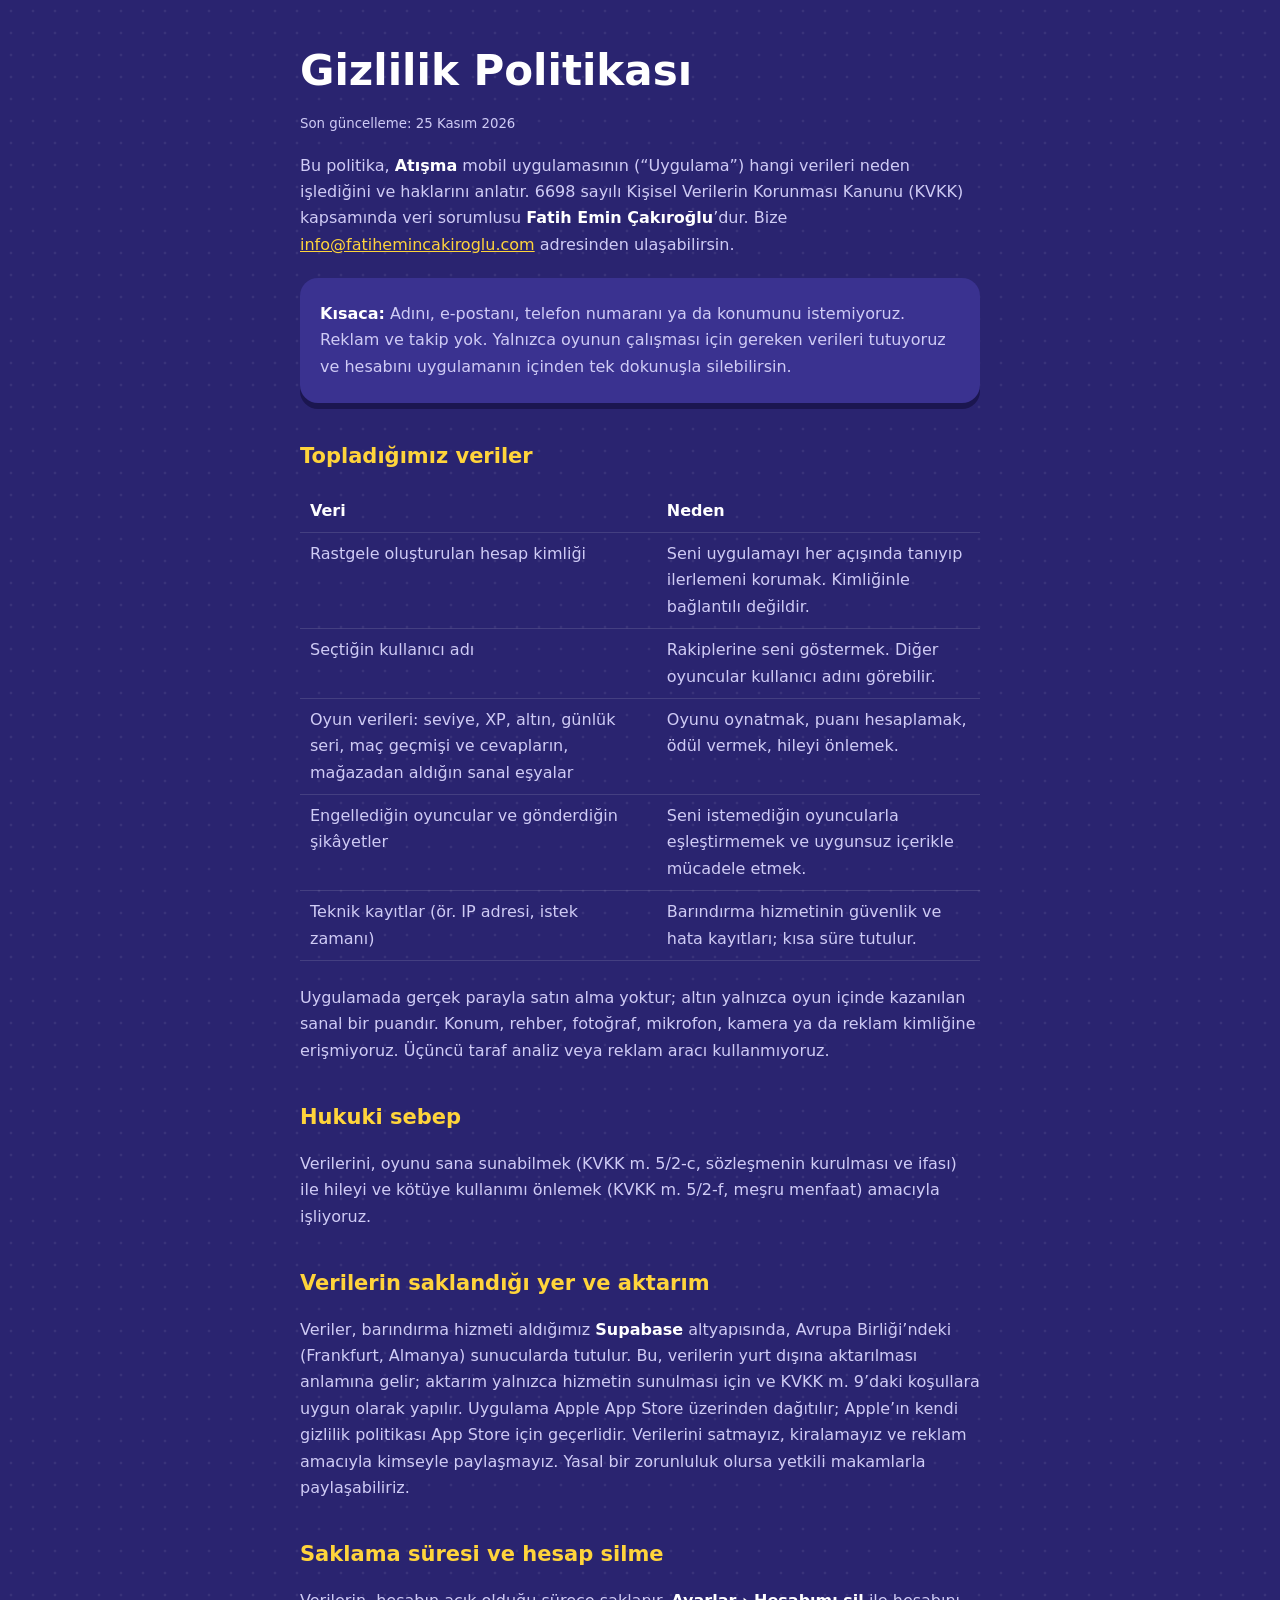
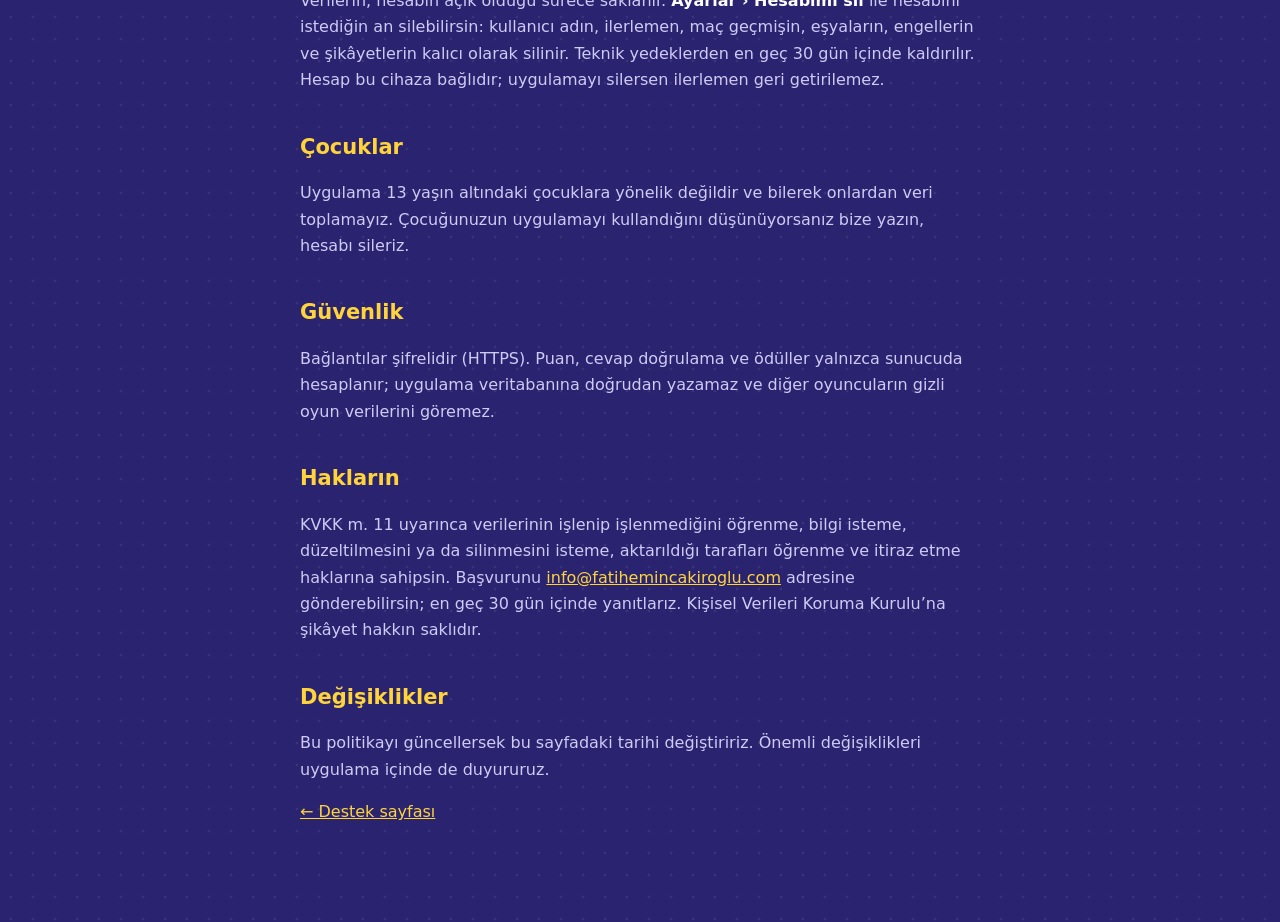
==== gizlilik.html @ ec4e751d "Add files via upload" ====
<!doctype html>
<html lang="tr">
<head>
<meta charset="utf-8">
<meta name="viewport" content="width=device-width, initial-scale=1">
<title>Atışma · Gizlilik Politikası</title>
<link rel="stylesheet" href="_stil.css">
</head>
<body>
<main>
<h1>Gizlilik Politikası</h1>
<p><small>Son güncelleme: 25 Kasım 2026</small></p>

<p>Bu politika, <strong>Atışma</strong> mobil uygulamasının (“Uygulama”) hangi verileri neden işlediğini ve haklarını anlatır.
6698 sayılı Kişisel Verilerin Korunması Kanunu (KVKK) kapsamında veri sorumlusu <strong>Fatih Emin Çakıroğlu</strong>’dur.
Bize <a href="mailto:info@fatihemincakiroglu.com">info@fatihemincakiroglu.com</a> adresinden ulaşabilirsin.</p>

<div class="kart">
  <p><strong>Kısaca:</strong> Adını, e-postanı, telefon numaranı ya da konumunu istemiyoruz. Reklam ve takip yok.
  Yalnızca oyunun çalışması için gereken verileri tutuyoruz ve hesabını uygulamanın içinden tek dokunuşla silebilirsin.</p>
</div>

<h2>Topladığımız veriler</h2>
<div class="tablo"><table>
<tr><th>Veri</th><th>Neden</th></tr>
<tr><td>Rastgele oluşturulan hesap kimliği</td><td>Seni uygulamayı her açışında tanıyıp ilerlemeni korumak. Kimliğinle bağlantılı değildir.</td></tr>
<tr><td>Seçtiğin kullanıcı adı</td><td>Rakiplerine seni göstermek. Diğer oyuncular kullanıcı adını görebilir.</td></tr>
<tr><td>Oyun verileri: seviye, XP, altın, günlük seri, maç geçmişi ve cevapların, mağazadan aldığın sanal eşyalar</td><td>Oyunu oynatmak, puanı hesaplamak, ödül vermek, hileyi önlemek.</td></tr>
<tr><td>Engellediğin oyuncular ve gönderdiğin şikâyetler</td><td>Seni istemediğin oyuncularla eşleştirmemek ve uygunsuz içerikle mücadele etmek.</td></tr>
<tr><td>Teknik kayıtlar (ör. IP adresi, istek zamanı)</td><td>Barındırma hizmetinin güvenlik ve hata kayıtları; kısa süre tutulur.</td></tr>
</table></div>
<p>Uygulamada gerçek parayla satın alma yoktur; altın yalnızca oyun içinde kazanılan sanal bir puandır.
Konum, rehber, fotoğraf, mikrofon, kamera ya da reklam kimliğine erişmiyoruz. Üçüncü taraf analiz veya reklam aracı kullanmıyoruz.</p>

<h2>Hukuki sebep</h2>
<p>Verilerini, oyunu sana sunabilmek (KVKK m. 5/2-c, sözleşmenin kurulması ve ifası) ile hileyi ve kötüye kullanımı önlemek
(KVKK m. 5/2-f, meşru menfaat) amacıyla işliyoruz.</p>

<h2>Verilerin saklandığı yer ve aktarım</h2>
<p>Veriler, barındırma hizmeti aldığımız <strong>Supabase</strong> altyapısında, Avrupa Birliği’ndeki (Frankfurt, Almanya) sunucularda tutulur.
Bu, verilerin yurt dışına aktarılması anlamına gelir; aktarım yalnızca hizmetin sunulması için ve KVKK m. 9’daki koşullara uygun olarak yapılır.
Uygulama Apple App Store üzerinden dağıtılır; Apple’ın kendi gizlilik politikası App Store için geçerlidir.
Verilerini satmayız, kiralamayız ve reklam amacıyla kimseyle paylaşmayız. Yasal bir zorunluluk olursa yetkili makamlarla paylaşabiliriz.</p>

<h2>Saklama süresi ve hesap silme</h2>
<p>Verilerin, hesabın açık olduğu sürece saklanır. <strong>Ayarlar › Hesabımı sil</strong> ile hesabını istediğin an silebilirsin:
kullanıcı adın, ilerlemen, maç geçmişin, eşyaların, engellerin ve şikâyetlerin kalıcı olarak silinir.
Teknik yedeklerden en geç 30 gün içinde kaldırılır. Hesap bu cihaza bağlıdır; uygulamayı silersen ilerlemen geri getirilemez.</p>

<h2>Çocuklar</h2>
<p>Uygulama 13 yaşın altındaki çocuklara yönelik değildir ve bilerek onlardan veri toplamayız.
Çocuğunuzun uygulamayı kullandığını düşünüyorsanız bize yazın, hesabı sileriz.</p>

<h2>Güvenlik</h2>
<p>Bağlantılar şifrelidir (HTTPS). Puan, cevap doğrulama ve ödüller yalnızca sunucuda hesaplanır;
uygulama veritabanına doğrudan yazamaz ve diğer oyuncuların gizli oyun verilerini göremez.</p>

<h2>Hakların</h2>
<p>KVKK m. 11 uyarınca verilerinin işlenip işlenmediğini öğrenme, bilgi isteme, düzeltilmesini ya da silinmesini isteme,
aktarıldığı tarafları öğrenme ve itiraz etme haklarına sahipsin. Başvurunu <a href="mailto:info@fatihemincakiroglu.com">info@fatihemincakiroglu.com</a>
adresine gönderebilirsin; en geç 30 gün içinde yanıtlarız. Kişisel Verileri Koruma Kurulu’na şikâyet hakkın saklıdır.</p>

<h2>Değişiklikler</h2>
<p>Bu politikayı güncellersek bu sayfadaki tarihi değiştiririz. Önemli değişiklikleri uygulama içinde de duyururuz.</p>

<p><a href="./">← Destek sayfası</a></p>
</main>
</body>
</html>
---- _stil.css ----
:root{color-scheme:dark;--zemin:#2A2470;--kart:#3A3290;--koyu:#1B1650;--yazi:#FFFFFF;--soluk:#CFCBF5;--sari:#FFD43B}
*{box-sizing:border-box}
body{margin:0;background:var(--zemin);color:var(--yazi);font:16px/1.65 system-ui,-apple-system,"Segoe UI",Roboto,sans-serif;
  background-image:radial-gradient(rgba(255,255,255,.07) 1.5px,transparent 1.6px);background-size:22px 22px}
main{max-width:720px;margin:0 auto;padding:48px 20px 80px}
h1{font-size:clamp(30px,6vw,42px);line-height:1.1;margin:0 0 8px}
h2{font-size:21px;margin:36px 0 8px;color:var(--sari)}
p,li{color:var(--soluk)}
strong{color:var(--yazi)}
a{color:var(--sari)}
.kart{background:var(--kart);border-radius:18px;padding:18px 20px;box-shadow:0 6px 0 var(--koyu);margin:20px 0}
.kart p{margin:.3em 0}
table{width:100%;border-collapse:collapse;margin:8px 0}
td,th{text-align:left;padding:8px 10px;border-bottom:1px solid rgba(255,255,255,.12);vertical-align:top;color:var(--soluk)}
th{color:var(--yazi)}
.tablo{overflow-x:auto}
small{color:var(--soluk)}
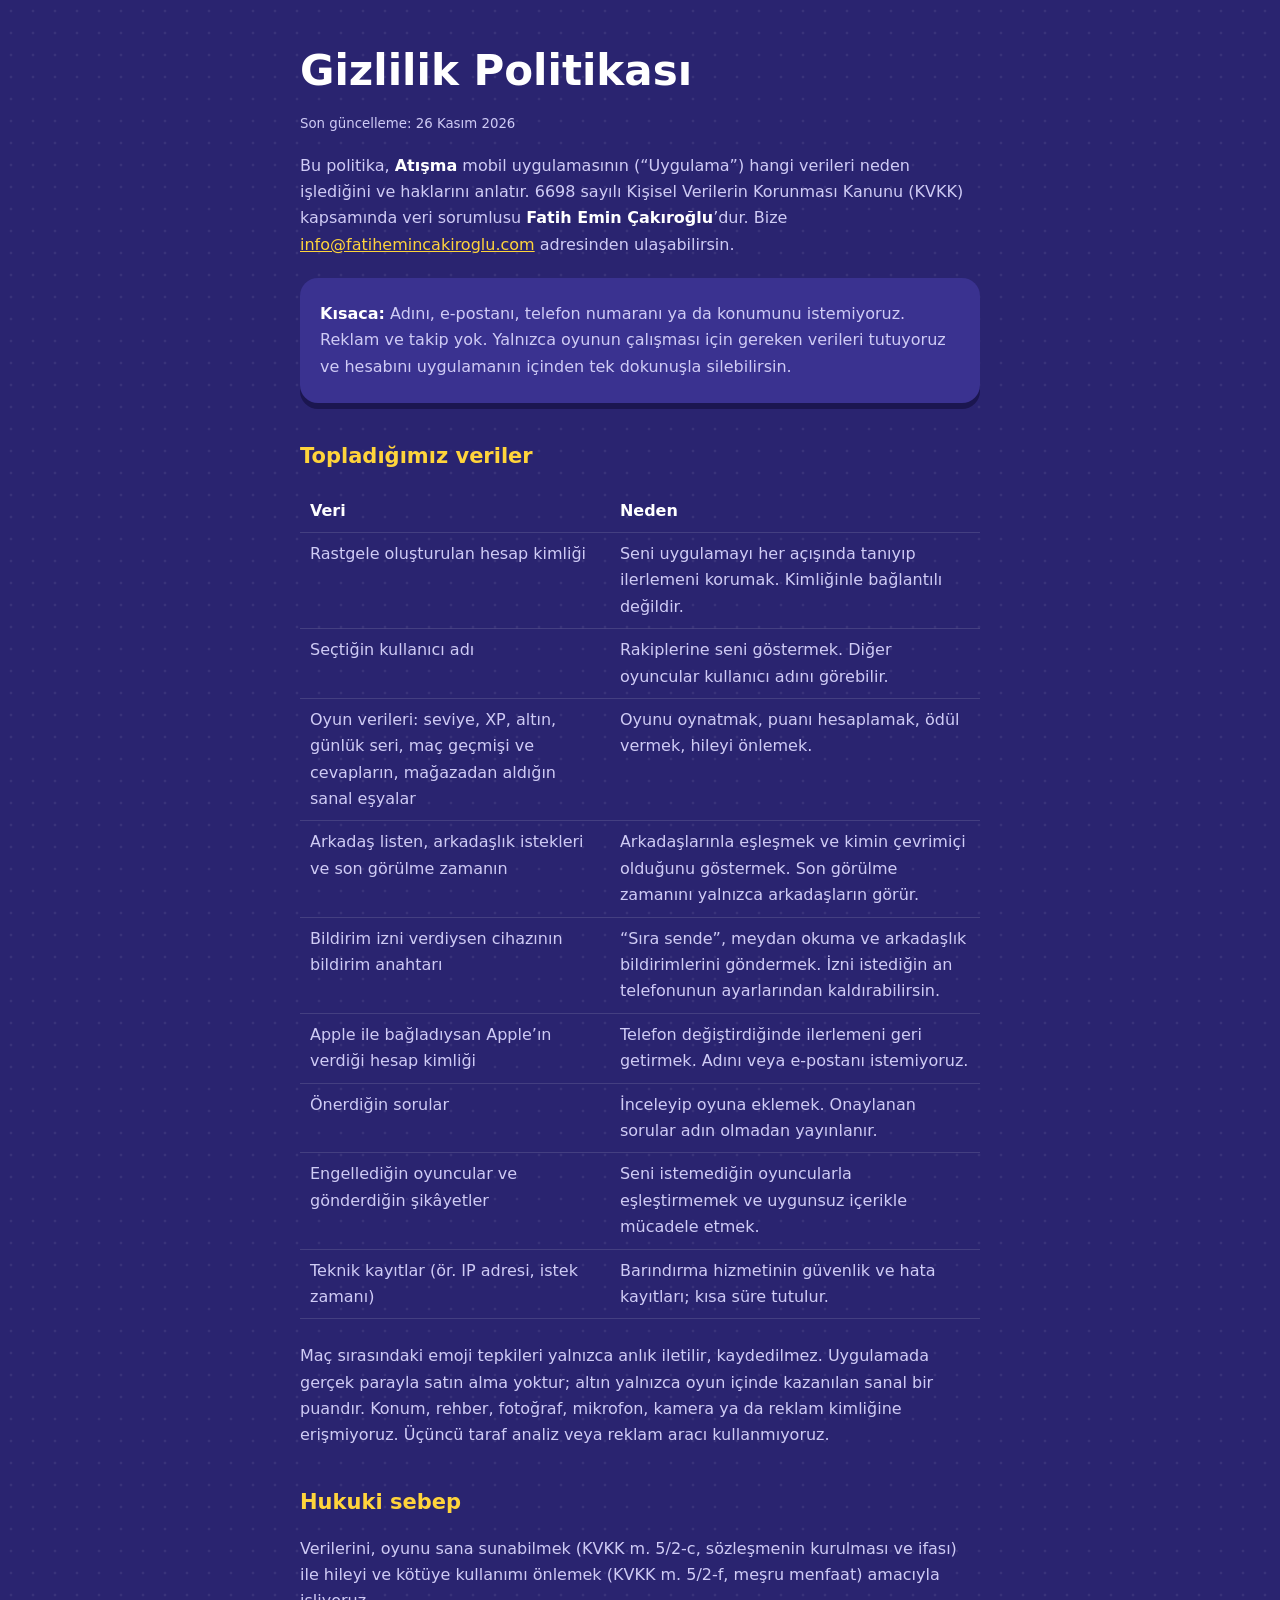
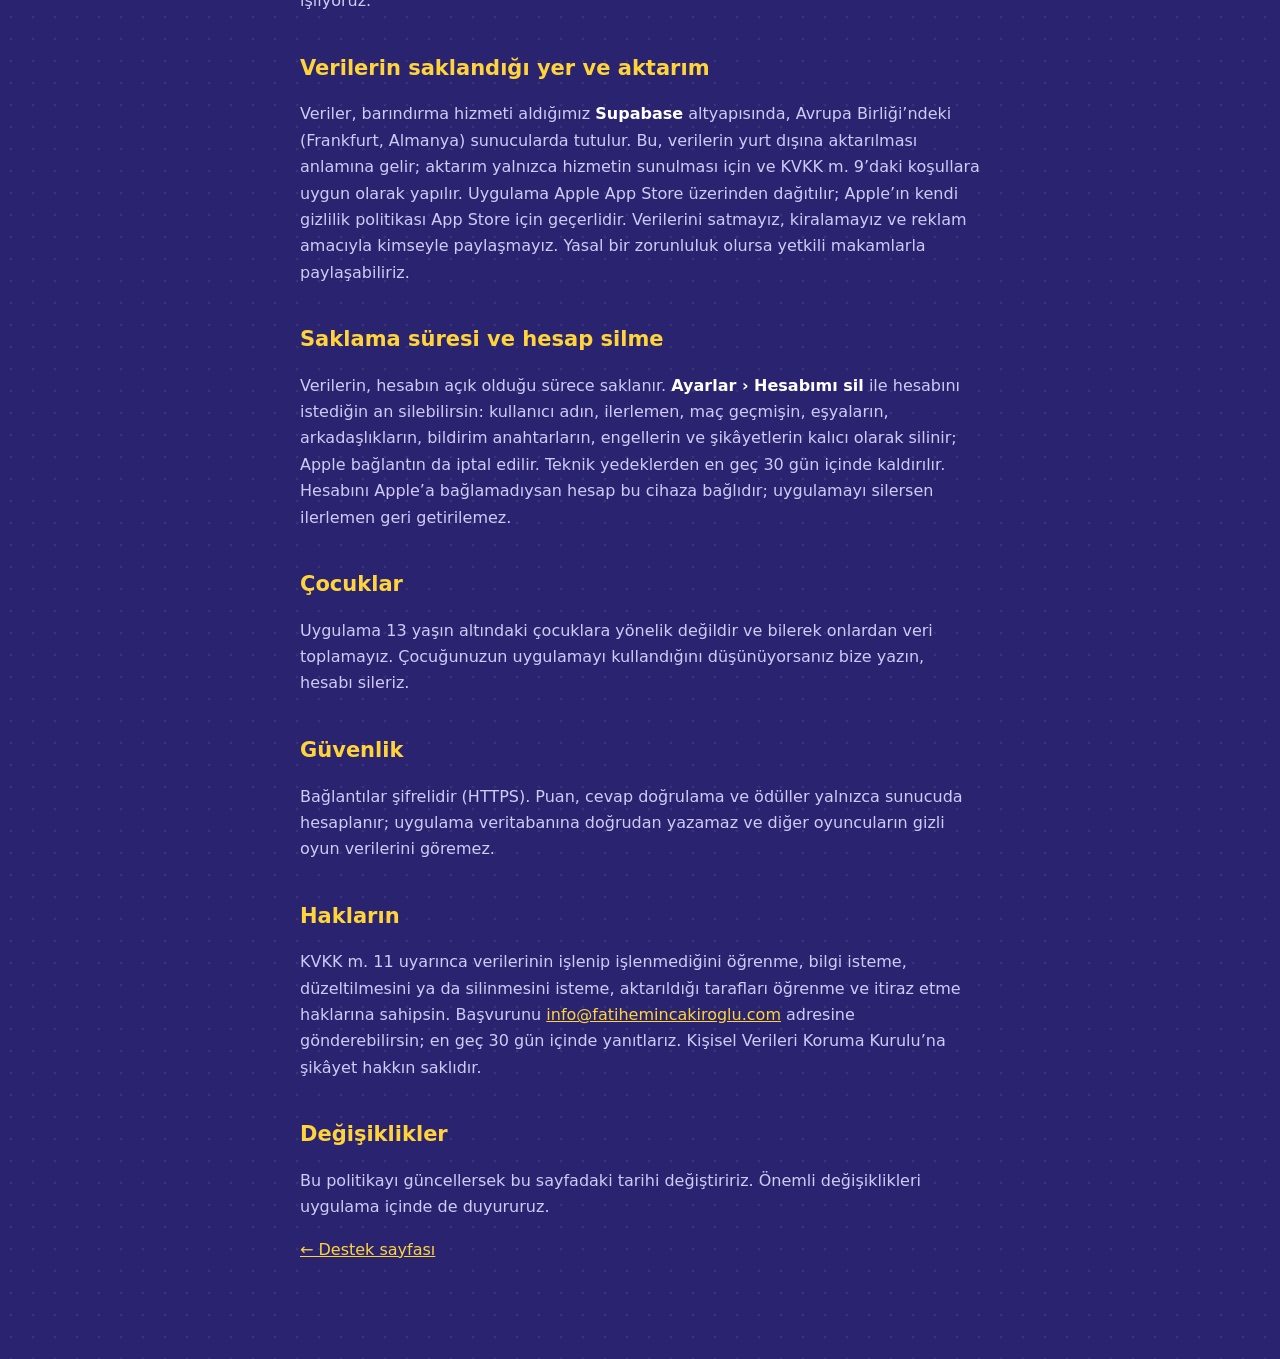
==== commit 32a9e8c6: "Add files via upload" ====
--- a/gizlilik.html
+++ b/gizlilik.html
@@ -9,7 +9,7 @@
 <body>
 <main>
 <h1>Gizlilik Politikası</h1>
-<p><small>Son güncelleme: 25 Kasım 2026</small></p>
+<p><small>Son güncelleme: 26 Kasım 2026</small></p>
 
 <p>Bu politika, <strong>Atışma</strong> mobil uygulamasının (“Uygulama”) hangi verileri neden işlediğini ve haklarını anlatır.
 6698 sayılı Kişisel Verilerin Korunması Kanunu (KVKK) kapsamında veri sorumlusu <strong>Fatih Emin Çakıroğlu</strong>’dur.
@@ -26,10 +26,14 @@
 <tr><td>Rastgele oluşturulan hesap kimliği</td><td>Seni uygulamayı her açışında tanıyıp ilerlemeni korumak. Kimliğinle bağlantılı değildir.</td></tr>
 <tr><td>Seçtiğin kullanıcı adı</td><td>Rakiplerine seni göstermek. Diğer oyuncular kullanıcı adını görebilir.</td></tr>
 <tr><td>Oyun verileri: seviye, XP, altın, günlük seri, maç geçmişi ve cevapların, mağazadan aldığın sanal eşyalar</td><td>Oyunu oynatmak, puanı hesaplamak, ödül vermek, hileyi önlemek.</td></tr>
+<tr><td>Arkadaş listen, arkadaşlık istekleri ve son görülme zamanın</td><td>Arkadaşlarınla eşleşmek ve kimin çevrimiçi olduğunu göstermek. Son görülme zamanını yalnızca arkadaşların görür.</td></tr>
+<tr><td>Bildirim izni verdiysen cihazının bildirim anahtarı</td><td>“Sıra sende”, meydan okuma ve arkadaşlık bildirimlerini göndermek. İzni istediğin an telefonunun ayarlarından kaldırabilirsin.</td></tr>
+<tr><td>Apple ile bağladıysan Apple’ın verdiği hesap kimliği</td><td>Telefon değiştirdiğinde ilerlemeni geri getirmek. Adını veya e-postanı istemiyoruz.</td></tr>
+<tr><td>Önerdiğin sorular</td><td>İnceleyip oyuna eklemek. Onaylanan sorular adın olmadan yayınlanır.</td></tr>
 <tr><td>Engellediğin oyuncular ve gönderdiğin şikâyetler</td><td>Seni istemediğin oyuncularla eşleştirmemek ve uygunsuz içerikle mücadele etmek.</td></tr>
 <tr><td>Teknik kayıtlar (ör. IP adresi, istek zamanı)</td><td>Barındırma hizmetinin güvenlik ve hata kayıtları; kısa süre tutulur.</td></tr>
 </table></div>
-<p>Uygulamada gerçek parayla satın alma yoktur; altın yalnızca oyun içinde kazanılan sanal bir puandır.
+<p>Maç sırasındaki emoji tepkileri yalnızca anlık iletilir, kaydedilmez. Uygulamada gerçek parayla satın alma yoktur; altın yalnızca oyun içinde kazanılan sanal bir puandır.
 Konum, rehber, fotoğraf, mikrofon, kamera ya da reklam kimliğine erişmiyoruz. Üçüncü taraf analiz veya reklam aracı kullanmıyoruz.</p>
 
 <h2>Hukuki sebep</h2>
@@ -44,8 +48,8 @@
 
 <h2>Saklama süresi ve hesap silme</h2>
 <p>Verilerin, hesabın açık olduğu sürece saklanır. <strong>Ayarlar › Hesabımı sil</strong> ile hesabını istediğin an silebilirsin:
-kullanıcı adın, ilerlemen, maç geçmişin, eşyaların, engellerin ve şikâyetlerin kalıcı olarak silinir.
-Teknik yedeklerden en geç 30 gün içinde kaldırılır. Hesap bu cihaza bağlıdır; uygulamayı silersen ilerlemen geri getirilemez.</p>
+kullanıcı adın, ilerlemen, maç geçmişin, eşyaların, arkadaşlıkların, bildirim anahtarların, engellerin ve şikâyetlerin kalıcı olarak silinir; Apple bağlantın da iptal edilir.
+Teknik yedeklerden en geç 30 gün içinde kaldırılır. Hesabını Apple’a bağlamadıysan hesap bu cihaza bağlıdır; uygulamayı silersen ilerlemen geri getirilemez.</p>
 
 <h2>Çocuklar</h2>
 <p>Uygulama 13 yaşın altındaki çocuklara yönelik değildir ve bilerek onlardan veri toplamayız.
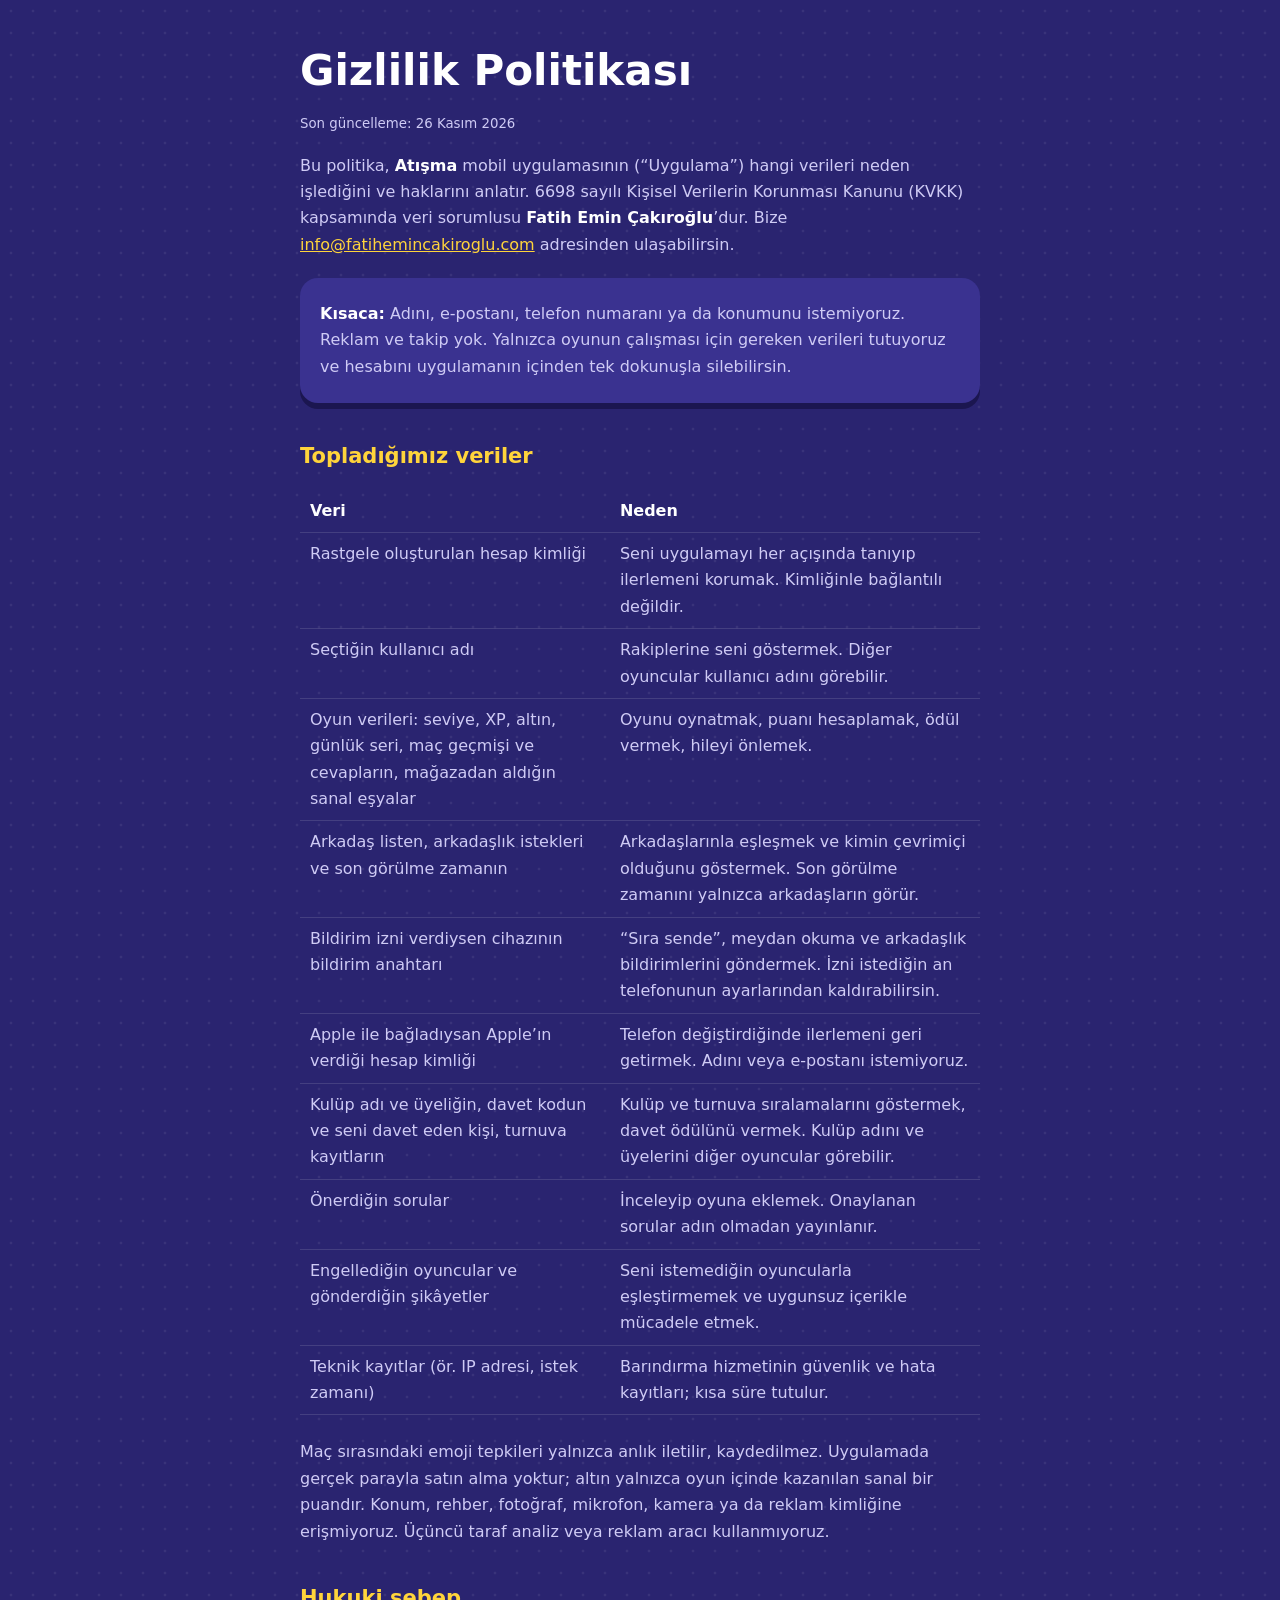
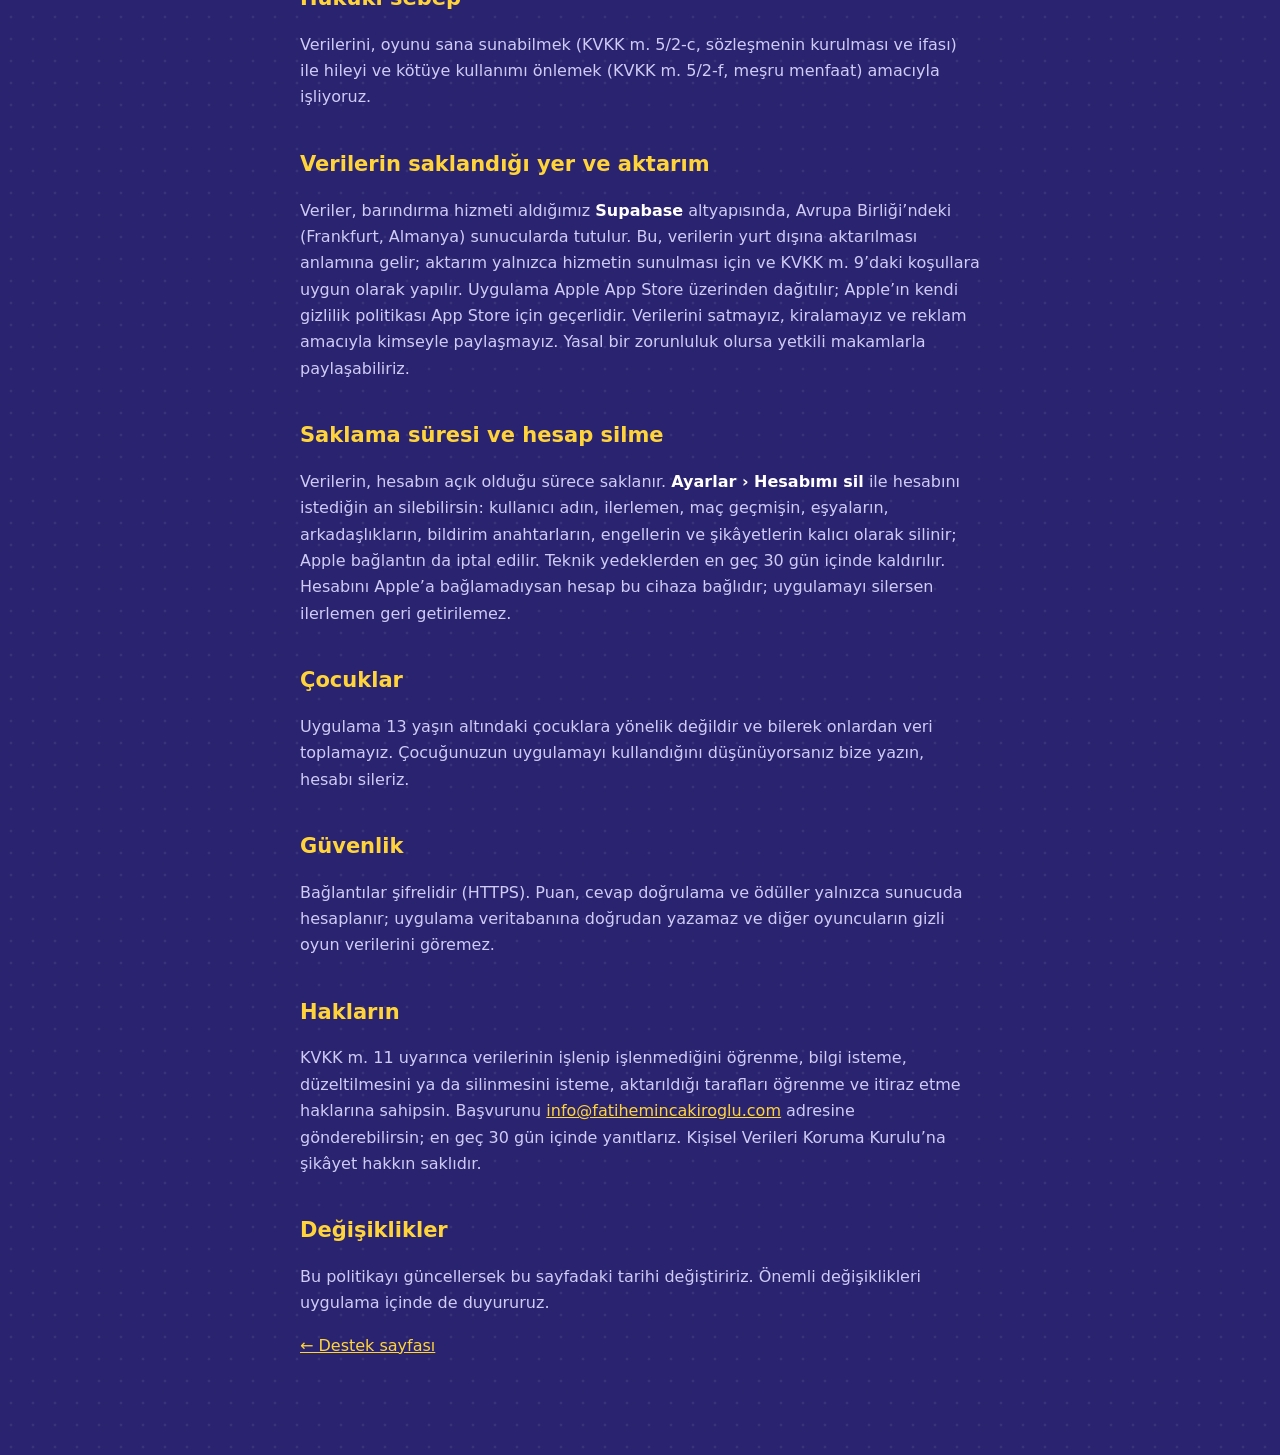
==== commit 16a42cd3: "Add files via upload" ====
--- a/gizlilik.html
+++ b/gizlilik.html
@@ -29,6 +29,7 @@
 <tr><td>Arkadaş listen, arkadaşlık istekleri ve son görülme zamanın</td><td>Arkadaşlarınla eşleşmek ve kimin çevrimiçi olduğunu göstermek. Son görülme zamanını yalnızca arkadaşların görür.</td></tr>
 <tr><td>Bildirim izni verdiysen cihazının bildirim anahtarı</td><td>“Sıra sende”, meydan okuma ve arkadaşlık bildirimlerini göndermek. İzni istediğin an telefonunun ayarlarından kaldırabilirsin.</td></tr>
 <tr><td>Apple ile bağladıysan Apple’ın verdiği hesap kimliği</td><td>Telefon değiştirdiğinde ilerlemeni geri getirmek. Adını veya e-postanı istemiyoruz.</td></tr>
+<tr><td>Kulüp adı ve üyeliğin, davet kodun ve seni davet eden kişi, turnuva kayıtların</td><td>Kulüp ve turnuva sıralamalarını göstermek, davet ödülünü vermek. Kulüp adını ve üyelerini diğer oyuncular görebilir.</td></tr>
 <tr><td>Önerdiğin sorular</td><td>İnceleyip oyuna eklemek. Onaylanan sorular adın olmadan yayınlanır.</td></tr>
 <tr><td>Engellediğin oyuncular ve gönderdiğin şikâyetler</td><td>Seni istemediğin oyuncularla eşleştirmemek ve uygunsuz içerikle mücadele etmek.</td></tr>
 <tr><td>Teknik kayıtlar (ör. IP adresi, istek zamanı)</td><td>Barındırma hizmetinin güvenlik ve hata kayıtları; kısa süre tutulur.</td></tr>
